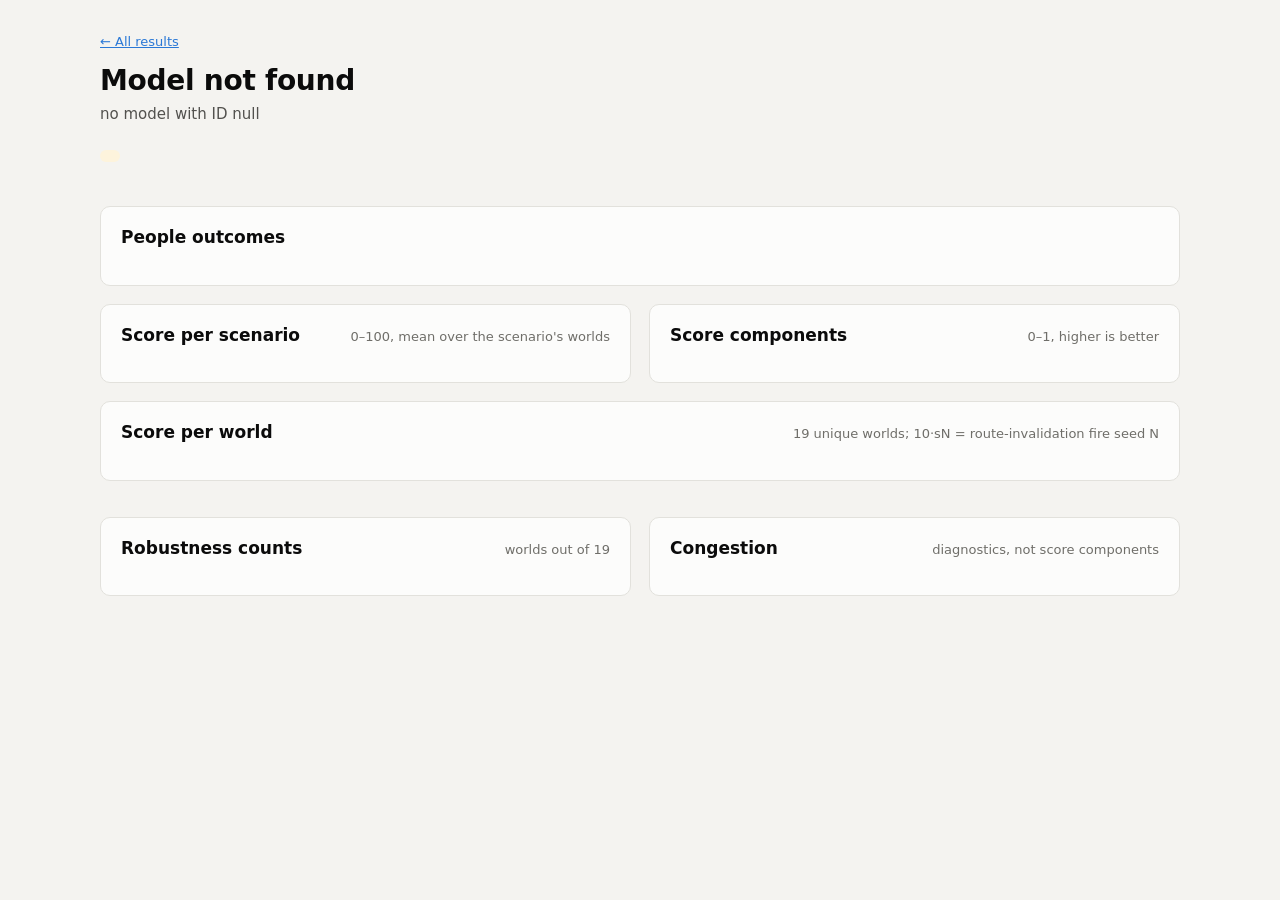
==== docs/site/model.html @ 42f1fe33 "Add a remote-model runner and a public results website Remote-model runner (tools/experiments/remote" ====
<!doctype html>
<html lang="en">
<head>
  <meta charset="utf-8">
  <meta name="viewport" content="width=device-width, initial-scale=1">
  <title>EMBERBench V1 — Model</title>
  <link rel="stylesheet" href="style.css">
</head>
<body>
<main>
  <p class="muted"><a href="index.html">← All results</a></p>
  <h1 id="name">Loading…</h1>
  <p class="sub" id="meta"></p>
  <div class="banner" id="label"></div>

  <div class="tiles" id="tiles"></div>

  <section class="card chart">
    <div class="card-head"><h2>People outcomes</h2><span class="muted" id="people-note"></span></div>
    <div id="people"></div>
    <div class="legend" id="people-legend"></div>
  </section>

  <div class="grid2">
    <section class="card chart">
      <div class="card-head"><h2>Score per scenario</h2><span class="muted">0–100, mean over the scenario's worlds</span></div>
      <div id="scenarios"></div>
    </section>
    <section class="card chart">
      <div class="card-head"><h2>Score components</h2><span class="muted">0–1, higher is better</span></div>
      <div id="components"></div>
    </section>
  </div>

  <div class="stack" style="margin-top:18px">
    <section class="card chart">
      <div class="card-head"><h2>Score per world</h2><span class="muted">19 unique worlds; 10·sN = route-invalidation fire seed N</span></div>
      <div id="episodes"></div>
    </section>
  </div>

  <div class="grid2">
    <section class="card chart">
      <div class="card-head"><h2>Robustness counts</h2><span class="muted">worlds out of 19</span></div>
      <div id="robustness"></div>
    </section>
    <section class="card chart">
      <div class="card-head"><h2>Congestion</h2><span class="muted">diagnostics, not score components</span></div>
      <div class="tiles" id="congestion" style="margin-bottom:0"></div>
    </section>
  </div>

  <section class="card" id="api-card" style="margin-top:18px" hidden>
    <div class="card-head"><h2>API use</h2><span class="muted">as reported by the provider</span></div>
    <div class="tiles" id="api" style="margin-bottom:0"></div>
  </section>

  <footer class="muted" id="footer"></footer>
</main>
<script type="module" src="model.js"></script>
</body>
</html>
---- docs/site/style.css ----
:root {
  color-scheme: light;
  --surface-0: #f4f3f0;
  --surface-1: #fcfcfb;
  --border: #e2e1dc;
  --grid: #ebeae6;
  --text-primary: #0b0b0b;
  --text-secondary: #52514e;
  --text-muted: #6f6e69;
  --series-1: #2a78d6;
  --series-2: #eb6834;
  --series-3: #1baf7a;
  --track: #ebeae6;
  --accent-soft: #e6effb;
  --warn-bg: #fdf3dc;
  --warn-text: #6b4a00;
}

@media (prefers-color-scheme: dark) {
  :root {
    color-scheme: dark;
    --surface-0: #121211;
    --surface-1: #1a1a19;
    --border: #2e2e2c;
    --grid: #2a2a28;
    --text-primary: #f0efec;
    --text-secondary: #c3c2b7;
    --text-muted: #9a998f;
    --series-1: #3987e5;
    --series-2: #d95926;
    --series-3: #199e70;
    --track: #2a2a28;
    --accent-soft: #1c2a3d;
    --warn-bg: #2f2612;
    --warn-text: #f3d48a;
  }
}

* { box-sizing: border-box; }

body {
  margin: 0;
  background: var(--surface-0);
  color: var(--text-primary);
  font: 15px/1.5 system-ui, -apple-system, "Segoe UI", Roboto, sans-serif;
}

main { max-width: 1120px; margin: 0 auto; padding: 32px 20px 64px; }

h1 { font-size: 28px; line-height: 1.2; margin: 0 0 6px; letter-spacing: -0.01em; }
h2 { font-size: 17px; margin: 0 0 4px; }
p { margin: 0 0 12px; }
a { color: var(--series-1); }
code { font: 13px ui-monospace, "Cascadia Code", Consolas, monospace; }

.sub { color: var(--text-secondary); max-width: 760px; }
.muted { color: var(--text-muted); font-size: 13px; }

.banner {
  display: inline-block;
  margin: 12px 0 20px;
  padding: 6px 10px;
  border-radius: 6px;
  background: var(--warn-bg);
  color: var(--warn-text);
  font-size: 12px;
  font-weight: 600;
  letter-spacing: 0.02em;
}

.card {
  background: var(--surface-1);
  border: 1px solid var(--border);
  border-radius: 10px;
  padding: 18px 20px;
  margin-bottom: 18px;
}

.card-head { display: flex; justify-content: space-between; align-items: baseline; gap: 12px; flex-wrap: wrap; margin-bottom: 12px; }

/* filters */
.filters { display: flex; gap: 8px; margin-bottom: 14px; flex-wrap: wrap; }
.chip {
  border: 1px solid var(--border);
  background: var(--surface-1);
  color: var(--text-secondary);
  border-radius: 999px;
  padding: 5px 12px;
  font: inherit;
  font-size: 13px;
  cursor: pointer;
}
.chip[aria-pressed="true"] { background: var(--accent-soft); color: var(--text-primary); border-color: var(--series-1); }

/* leaderboard */
table { width: 100%; border-collapse: collapse; }
th, td { text-align: left; padding: 9px 10px; border-bottom: 1px solid var(--grid); vertical-align: middle; }
th { white-space: nowrap; font-size: 12px; font-weight: 600; color: var(--text-muted); text-transform: uppercase; letter-spacing: 0.04em; }
td.num, th.num { text-align: right; font-variant-numeric: tabular-nums; white-space: nowrap; }
tbody tr.row { cursor: pointer; }
tbody tr.row:hover, tbody tr.row:focus-within { background: var(--accent-soft); }
.rank { color: var(--text-muted); width: 36px; }
.model-link { color: var(--text-primary); font-weight: 600; text-decoration: none; white-space: nowrap; }
.model-link:hover { text-decoration: underline; }
.kind { font-size: 12px; color: var(--text-secondary); white-space: nowrap; }
.kind::before { content: ""; display: inline-block; width: 7px; height: 7px; border-radius: 2px; margin-right: 6px; border: 1.5px solid var(--text-muted); vertical-align: 1px; }
.kind.decision::before { background: var(--text-secondary); border-color: var(--text-secondary); }
.score-cell { width: 30%; min-width: 180px; }
.score-wrap { display: flex; align-items: center; gap: 10px; }
.score-wrap svg { flex: 1; height: 18px; }
.score-val { font-weight: 600; font-variant-numeric: tabular-nums; width: 48px; text-align: right; }

/* model page */
.tiles { display: grid; grid-template-columns: repeat(auto-fill, minmax(160px, 1fr)); gap: 12px; margin-bottom: 18px; }
.tile { background: var(--surface-1); border: 1px solid var(--border); border-radius: 10px; padding: 14px 16px; }
.tile .label { font-size: 12px; color: var(--text-muted); text-transform: uppercase; letter-spacing: 0.04em; }
.tile .value { font-size: 26px; font-weight: 650; font-variant-numeric: tabular-nums; line-height: 1.25; }
.tile .note { font-size: 12px; color: var(--text-secondary); }
.tile.hero .value { font-size: 34px; }

.grid2 { display: grid; grid-template-columns: 1fr 1fr; gap: 18px; }
.grid2 .card { margin-bottom: 0; }
@media (max-width: 860px) { .grid2 { grid-template-columns: 1fr; } }
.stack { display: grid; gap: 18px; margin-bottom: 18px; }

.chart svg { display: block; width: 100%; height: auto; overflow: visible; }
.chart text { fill: var(--text-secondary); font-size: 12px; font-family: inherit; }
.chart text.value { fill: var(--text-primary); font-variant-numeric: tabular-nums; }
.chart .gridline { stroke: var(--grid); stroke-width: 1; }
.track { fill: var(--track); }
.bar { fill: var(--series-1); }
.chart .hit { fill: transparent; }
.chart .hit:hover + .bar, .chart g.mark:hover .bar { opacity: 0.8; }

.legend { display: flex; gap: 16px; flex-wrap: wrap; margin-top: 10px; font-size: 13px; color: var(--text-secondary); }
.legend span::before { content: ""; display: inline-block; width: 10px; height: 10px; border-radius: 3px; margin-right: 6px; vertical-align: -1px; background: var(--c); }

details { margin-top: 10px; }
summary { cursor: pointer; font-size: 13px; color: var(--text-muted); }
details table { margin-top: 8px; font-size: 13px; }
details td, details th { padding: 5px 8px; }

#tip {
  position: fixed;
  pointer-events: none;
  z-index: 10;
  background: var(--text-primary);
  color: var(--surface-1);
  font-size: 12px;
  line-height: 1.4;
  padding: 6px 9px;
  border-radius: 6px;
  max-width: 280px;
  opacity: 0;
  transition: opacity 80ms;
}
#tip.on { opacity: 1; }

footer { margin-top: 28px; }

.table-wrap { overflow-x: auto; }
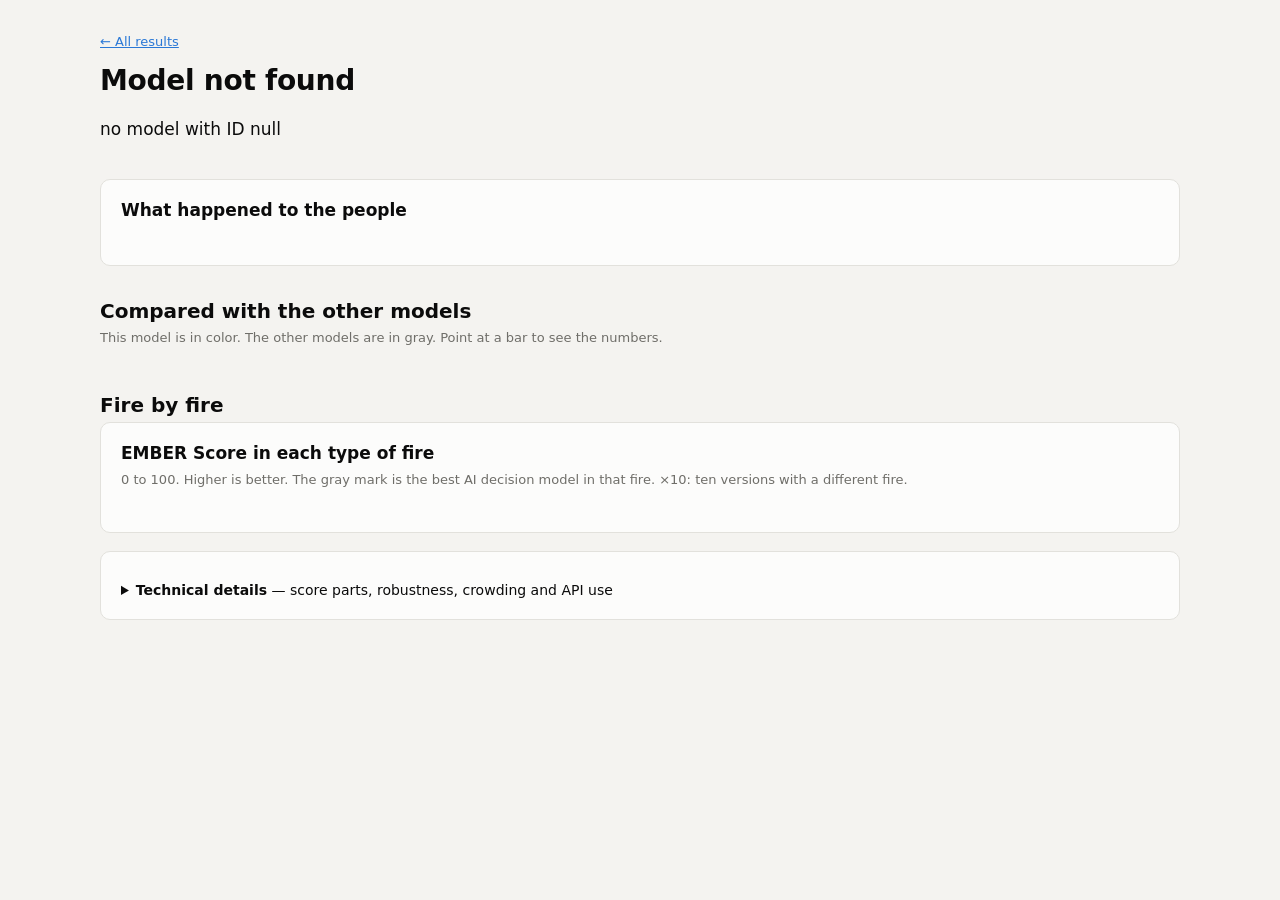
==== commit b43a09ef: "Make the results site plain-language, with cost, time and comparisons - Front page: the overall rank" ====
--- a/docs/site/model.html
+++ b/docs/site/model.html
@@ -10,49 +10,32 @@
 <main>
   <p class="muted"><a href="index.html">← All results</a></p>
   <h1 id="name">Loading…</h1>
-  <p class="sub" id="meta"></p>
-  <div class="banner" id="label"></div>
+  <div class="badges" id="badges"></div>
+  <p class="verdict" id="verdict"></p>
 
-  <div class="tiles" id="tiles"></div>
+  <div class="tiles hero-tiles" id="tiles"></div>
 
   <section class="card chart">
-    <div class="card-head"><h2>People outcomes</h2><span class="muted" id="people-note"></span></div>
+    <div class="card-head"><div><h2>What happened to the people</h2><p class="muted" id="people-note"></p></div></div>
     <div id="people"></div>
     <div class="legend" id="people-legend"></div>
   </section>
 
-  <div class="grid2">
-    <section class="card chart">
-      <div class="card-head"><h2>Score per scenario</h2><span class="muted">0–100, mean over the scenario's worlds</span></div>
-      <div id="scenarios"></div>
-    </section>
-    <section class="card chart">
-      <div class="card-head"><h2>Score components</h2><span class="muted">0–1, higher is better</span></div>
-      <div id="components"></div>
-    </section>
-  </div>
+  <h2 class="section">Compared with the other models</h2>
+  <p class="muted section-sub">This model is in color. The other models are in gray. Point at a bar to see the numbers.</p>
+  <div class="grid2" id="compare"></div>
 
-  <div class="stack" style="margin-top:18px">
-    <section class="card chart">
-      <div class="card-head"><h2>Score per world</h2><span class="muted">19 unique worlds; 10·sN = route-invalidation fire seed N</span></div>
-      <div id="episodes"></div>
-    </section>
-  </div>
+  <h2 class="section">Fire by fire</h2>
+  <section class="card">
+    <div class="card-head"><div><h2>EMBER Score in each type of fire</h2><p class="muted">0 to 100. Higher is better. The gray mark is the best AI decision model in that fire. ×10: ten versions with a different fire.</p></div></div>
+    <div id="scenarios"></div>
+  </section>
 
-  <div class="grid2">
-    <section class="card chart">
-      <div class="card-head"><h2>Robustness counts</h2><span class="muted">worlds out of 19</span></div>
-      <div id="robustness"></div>
-    </section>
-    <section class="card chart">
-      <div class="card-head"><h2>Congestion</h2><span class="muted">diagnostics, not score components</span></div>
-      <div class="tiles" id="congestion" style="margin-bottom:0"></div>
-    </section>
-  </div>
-
-  <section class="card" id="api-card" style="margin-top:18px" hidden>
-    <div class="card-head"><h2>API use</h2><span class="muted">as reported by the provider</span></div>
-    <div class="tiles" id="api" style="margin-bottom:0"></div>
+  <section class="card">
+    <details class="tech">
+      <summary><b>Technical details</b> — score parts, robustness, crowding and API use</summary>
+      <div id="technical"></div>
+    </details>
   </section>
 
   <footer class="muted" id="footer"></footer>
--- a/docs/site/style.css
+++ b/docs/site/style.css
@@ -11,6 +11,8 @@
   --series-2: #eb6834;
   --series-3: #1baf7a;
   --track: #ebeae6;
+  --ref-bar: #9e9d96;
+  --dim-bar: #cfcec8;
   --accent-soft: #e6effb;
   --warn-bg: #fdf3dc;
   --warn-text: #6b4a00;
@@ -30,6 +32,8 @@
     --series-2: #d95926;
     --series-3: #199e70;
     --track: #2a2a28;
+    --ref-bar: #75746d;
+    --dim-bar: #464642;
     --accent-soft: #1c2a3d;
     --warn-bg: #2f2612;
     --warn-text: #f3d48a;
@@ -92,23 +96,49 @@
 }
 .chip[aria-pressed="true"] { background: var(--accent-soft); color: var(--text-primary); border-color: var(--series-1); }
 
-/* leaderboard */
+/* tables (table views and technical details) */
 table { width: 100%; border-collapse: collapse; }
-th, td { text-align: left; padding: 9px 10px; border-bottom: 1px solid var(--grid); vertical-align: middle; }
+th, td { text-align: left; padding: 7px 10px; border-bottom: 1px solid var(--grid); vertical-align: middle; }
 th { white-space: nowrap; font-size: 12px; font-weight: 600; color: var(--text-muted); text-transform: uppercase; letter-spacing: 0.04em; }
-td.num, th.num { text-align: right; font-variant-numeric: tabular-nums; white-space: nowrap; }
-tbody tr.row { cursor: pointer; }
-tbody tr.row:hover, tbody tr.row:focus-within { background: var(--accent-soft); }
-.rank { color: var(--text-muted); width: 36px; }
-.model-link { color: var(--text-primary); font-weight: 600; text-decoration: none; white-space: nowrap; }
-.model-link:hover { text-decoration: underline; }
-.kind { font-size: 12px; color: var(--text-secondary); white-space: nowrap; }
-.kind::before { content: ""; display: inline-block; width: 7px; height: 7px; border-radius: 2px; margin-right: 6px; border: 1.5px solid var(--text-muted); vertical-align: 1px; }
-.kind.decision::before { background: var(--text-secondary); border-color: var(--text-secondary); }
-.score-cell { width: 30%; min-width: 180px; }
-.score-wrap { display: flex; align-items: center; gap: 10px; }
-.score-wrap svg { flex: 1; height: 18px; }
-.score-val { font-weight: 600; font-variant-numeric: tabular-nums; width: 48px; text-align: right; }
+td.num, th.num { text-align: right; font-variant-numeric: tabular-nums; }
+
+/* ranking chart (front page) */
+.rank-head, .rrow { display: grid; grid-template-columns: 34px minmax(180px, 1.1fr) minmax(200px, 2fr) 120px 82px; gap: 12px; align-items: center; }
+.rank-head { padding: 0 10px 6px; font-size: 12px; font-weight: 600; color: var(--text-muted); text-transform: uppercase; letter-spacing: 0.04em; border-bottom: 1px solid var(--grid); }
+.rank-head .num, .rrow .num { text-align: right; font-variant-numeric: tabular-nums; white-space: nowrap; }
+.rrow { padding: 8px 10px; border-bottom: 1px solid var(--grid); color: var(--text-primary); text-decoration: none; border-radius: 6px; }
+.rrow:hover, .rrow:focus-visible { background: var(--accent-soft); outline: none; }
+.rnum { color: var(--text-muted); font-variant-numeric: tabular-nums; }
+.rname { font-weight: 600; line-height: 1.25; }
+.rkind { display: block; font-size: 12px; font-weight: 400; color: var(--text-muted); }
+.rscore { display: grid; grid-template-columns: 1fr 52px; gap: 10px; align-items: center; }
+.rscore b { text-align: right; font-variant-numeric: tabular-nums; }
+.rrow.ref .bbar { background: var(--ref-bar); }
+.foot-note { margin: 12px 0 0; }
+@media (max-width: 760px) {
+  .rank-head { display: none; }
+  .rrow { grid-template-columns: 28px 1fr auto; }
+  .rscore { grid-column: 2 / 4; }
+  .rrow > .num { grid-column: 2; text-align: left; }
+  .rrow > .num:last-child { grid-column: 3; text-align: right; }
+}
+
+/* bar charts */
+.bchart { display: grid; gap: 4px; }
+.brow { display: grid; grid-template-columns: minmax(120px, 210px) 1fr 84px; gap: 10px; align-items: center; padding: 3px 6px; border-radius: 6px; font-size: 13px; }
+.brow:hover, .brow:focus-visible { background: var(--accent-soft); outline: none; }
+.brow.click { cursor: pointer; }
+.blabel { color: var(--text-secondary); overflow: hidden; text-overflow: ellipsis; white-space: nowrap; }
+.bnote { color: var(--text-muted); font-size: 12px; }
+.bval { text-align: right; font-variant-numeric: tabular-nums; color: var(--text-primary); white-space: nowrap; }
+.btrack { position: relative; display: block; height: 14px; background: var(--track); border-radius: 0 4px 4px 0; }
+.bbar { display: block; height: 100%; background: var(--series-1); border-radius: 0 4px 4px 0; }
+.bbar.est { background: repeating-linear-gradient(135deg, var(--series-1) 0 5px, color-mix(in srgb, var(--series-1) 55%, var(--surface-1)) 5px 8px); }
+.brow.dim .bbar { background: var(--dim-bar); }
+.brow.dim .bbar.est { background: repeating-linear-gradient(135deg, var(--dim-bar) 0 5px, var(--track) 5px 8px); }
+.brow.hl .blabel, .brow.hl .bval { color: var(--text-primary); font-weight: 650; }
+.brow.hl { background: var(--accent-soft); }
+.bmark { position: absolute; top: -3px; bottom: -3px; width: 2px; margin-left: -1px; background: var(--text-secondary); border-radius: 1px; }
 
 /* model page */
 .tiles { display: grid; grid-template-columns: repeat(auto-fill, minmax(160px, 1fr)); gap: 12px; margin-bottom: 18px; }
@@ -123,14 +153,21 @@
 @media (max-width: 860px) { .grid2 { grid-template-columns: 1fr; } }
 .stack { display: grid; gap: 18px; margin-bottom: 18px; }
 
-.chart svg { display: block; width: 100%; height: auto; overflow: visible; }
-.chart text { fill: var(--text-secondary); font-size: 12px; font-family: inherit; }
-.chart text.value { fill: var(--text-primary); font-variant-numeric: tabular-nums; }
-.chart .gridline { stroke: var(--grid); stroke-width: 1; }
-.track { fill: var(--track); }
-.bar { fill: var(--series-1); }
-.chart .hit { fill: transparent; }
-.chart .hit:hover + .bar, .chart g.mark:hover .bar { opacity: 0.8; }
+.chart svg { display: block; width: 100%; height: 28px; }
+
+/* model page header */
+.badges { display: flex; gap: 8px; flex-wrap: wrap; margin: 4px 0 14px; }
+.badge { font-size: 12px; padding: 3px 9px; border-radius: 999px; border: 1px solid var(--border); background: var(--surface-1); color: var(--text-secondary); }
+.badge.ai { border-color: var(--series-1); color: var(--text-primary); background: var(--accent-soft); }
+.verdict { font-size: 17px; max-width: 820px; margin-bottom: 18px; }
+.tile.key { border-color: var(--series-1); background: var(--accent-soft); }
+.hero-tiles .tile .value { font-size: 24px; }
+.place { font-size: 12px; font-weight: 600; padding: 3px 9px; border-radius: 999px; background: var(--accent-soft); color: var(--text-primary); white-space: nowrap; }
+h2.section { font-size: 20px; margin: 30px 0 2px; }
+.section-sub { margin-bottom: 12px; }
+.grid2 { margin-bottom: 18px; }
+details.tech > summary { font-size: 14px; color: var(--text-primary); }
+details.tech details { margin-top: 14px; }
 
 .legend { display: flex; gap: 16px; flex-wrap: wrap; margin-top: 10px; font-size: 13px; color: var(--text-secondary); }
 .legend span::before { content: ""; display: inline-block; width: 10px; height: 10px; border-radius: 3px; margin-right: 6px; vertical-align: -1px; background: var(--c); }
@@ -159,3 +196,8 @@
 footer { margin-top: 28px; }
 
 .table-wrap { overflow-x: auto; }
+
+/* front page facts */
+#facts { grid-template-columns: repeat(4, minmax(0, 1fr)); }
+#facts .tile:last-child .value { font-size: 20px; line-height: 1.3; padding-top: 4px; }
+@media (max-width: 760px) { #facts { grid-template-columns: repeat(2, minmax(0, 1fr)); } }
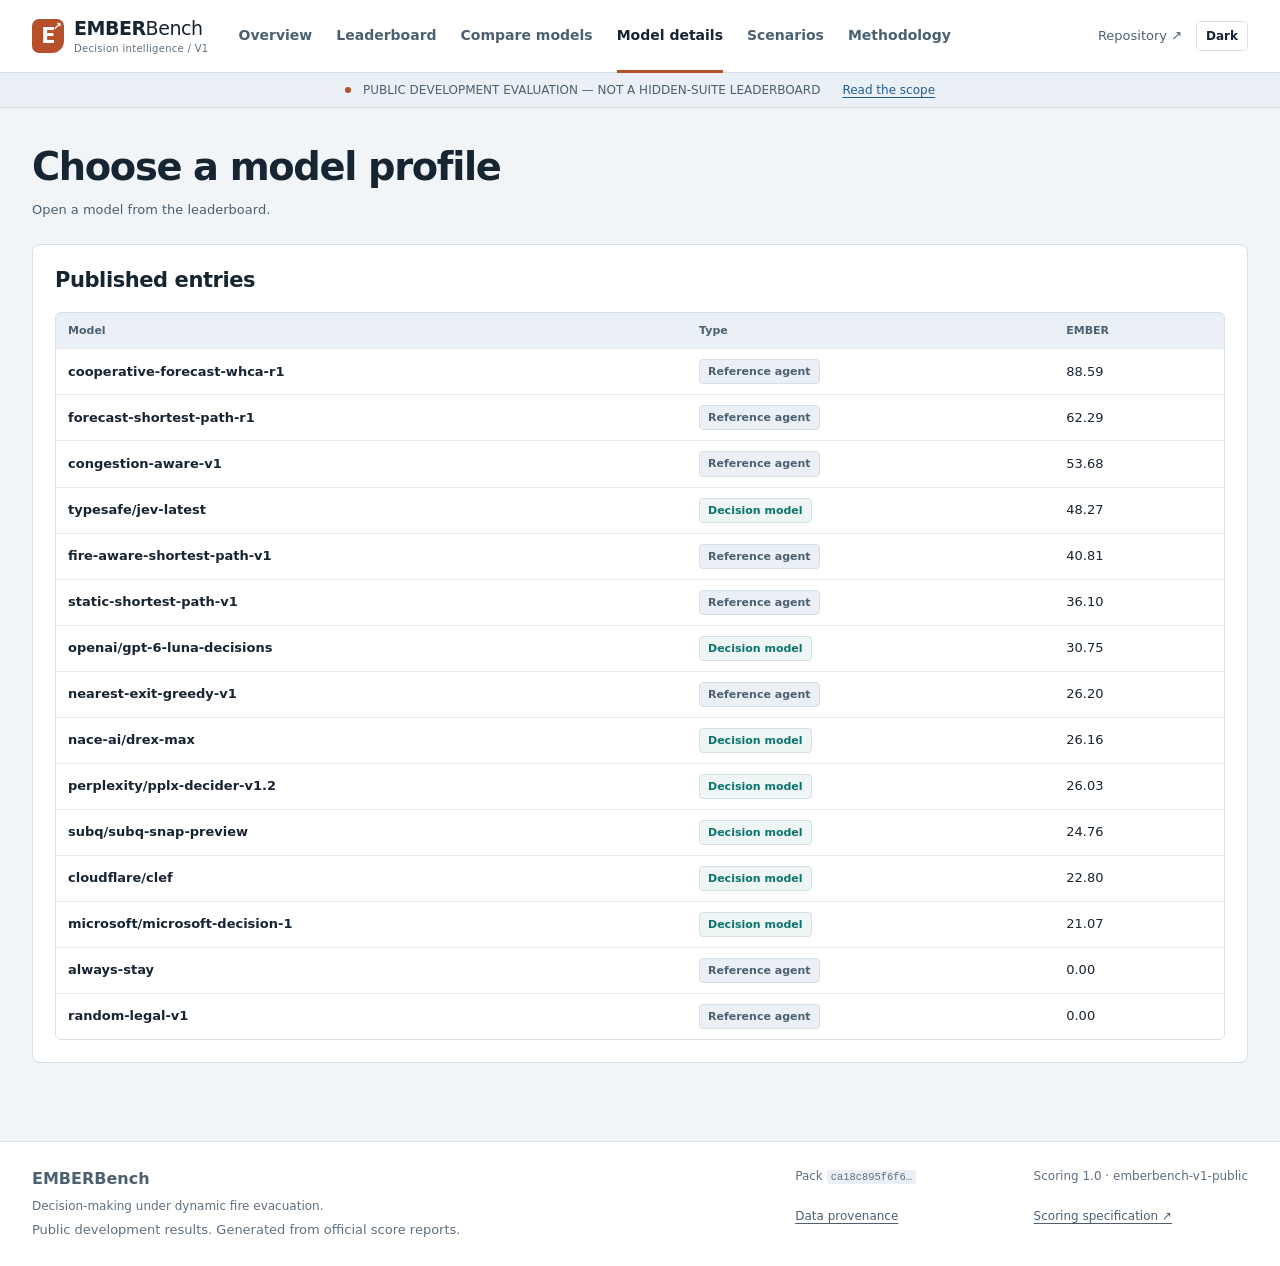
==== commit 366ea435: "feat: build a public benchmark analytics portal" ====
--- a/docs/site/model.html
+++ b/docs/site/model.html
@@ -1,45 +1,26 @@
 <!doctype html>
 <html lang="en">
-<head>
-  <meta charset="utf-8">
-  <meta name="viewport" content="width=device-width, initial-scale=1">
-  <title>EMBERBench V1 — Model</title>
-  <link rel="stylesheet" href="style.css">
-</head>
-<body>
-<main>
-  <p class="muted"><a href="index.html">← All results</a></p>
-  <h1 id="name">Loading…</h1>
-  <div class="badges" id="badges"></div>
-  <p class="verdict" id="verdict"></p>
-
-  <div class="tiles hero-tiles" id="tiles"></div>
-
-  <section class="card chart">
-    <div class="card-head"><div><h2>What happened to the people</h2><p class="muted" id="people-note"></p></div></div>
-    <div id="people"></div>
-    <div class="legend" id="people-legend"></div>
-  </section>
-
-  <h2 class="section">Compared with the other models</h2>
-  <p class="muted section-sub">This model is in color. The other models are in gray. Point at a bar to see the numbers.</p>
-  <div class="grid2" id="compare"></div>
-
-  <h2 class="section">Fire by fire</h2>
-  <section class="card">
-    <div class="card-head"><div><h2>EMBER Score in each type of fire</h2><p class="muted">0 to 100. Higher is better. The gray mark is the best AI decision model in that fire. ×10: ten versions with a different fire.</p></div></div>
-    <div id="scenarios"></div>
-  </section>
-
-  <section class="card">
-    <details class="tech">
-      <summary><b>Technical details</b> — score parts, robustness, crowding and API use</summary>
-      <div id="technical"></div>
-    </details>
-  </section>
-
-  <footer class="muted" id="footer"></footer>
-</main>
-<script type="module" src="model.js"></script>
-</body>
+  <head>
+    <meta charset="utf-8" />
+    <meta name="viewport" content="width=device-width, initial-scale=1" />
+    <meta
+      name="description"
+      content="EMBERBench public development evaluation: decision models and reference agents on frozen fire evacuation worlds."
+    />
+    <title>Model profile | EMBERBench</title>
+    <link rel="stylesheet" href="style.css" />
+  </head>
+  <body data-page="model">
+    <main id="main" tabindex="-1">
+      <p class="empty">Loading official public development results...</p>
+    </main>
+    <noscript
+      >This portal needs JavaScript to display generated results. Read the
+      <a
+        href="https://github.com/Aryabhatta-0/EMBERBench/blob/main/docs/scoring.md"
+        >scoring specification</a
+      >.</noscript
+    >
+    <script type="module" src="model.js"></script>
+  </body>
 </html>
--- a/docs/site/style.css
+++ b/docs/site/style.css
@@ -1,203 +1,2015 @@
+/* EMBERBench research interface: quiet surfaces and explicit data states. */
 :root {
   color-scheme: light;
-  --surface-0: #f4f3f0;
-  --surface-1: #fcfcfb;
-  --border: #e2e1dc;
-  --grid: #ebeae6;
-  --text-primary: #0b0b0b;
-  --text-secondary: #52514e;
-  --text-muted: #6f6e69;
-  --series-1: #2a78d6;
-  --series-2: #eb6834;
-  --series-3: #1baf7a;
-  --track: #ebeae6;
-  --ref-bar: #9e9d96;
-  --dim-bar: #cfcec8;
-  --accent-soft: #e6effb;
-  --warn-bg: #fdf3dc;
-  --warn-text: #6b4a00;
-}
-
-@media (prefers-color-scheme: dark) {
-  :root {
-    color-scheme: dark;
-    --surface-0: #121211;
-    --surface-1: #1a1a19;
-    --border: #2e2e2c;
-    --grid: #2a2a28;
-    --text-primary: #f0efec;
-    --text-secondary: #c3c2b7;
-    --text-muted: #9a998f;
-    --series-1: #3987e5;
-    --series-2: #d95926;
-    --series-3: #199e70;
-    --track: #2a2a28;
-    --ref-bar: #75746d;
-    --dim-bar: #464642;
-    --accent-soft: #1c2a3d;
-    --warn-bg: #2f2612;
-    --warn-text: #f3d48a;
-  }
-}
-
-* { box-sizing: border-box; }
-
+  --surface-0: #f2f5f8;
+  --surface-1: #fff;
+  --surface-2: #eaf0f5;
+  --border: #d5dfe7;
+  --grid: #e6edf2;
+  --text-primary: #172431;
+  --text-secondary: #4c6071;
+  --text-muted: #5e7080;
+  --accent: #b6502b;
+  --accent-soft: #fcf0e9;
+  --series-1: #0b746e;
+  --series-2: #b6502b;
+  --series-3: #415f8c;
+  --track: #e9eff3;
+  --ref-bar: #8798aa;
+  --dim-bar: #c2ced8;
+  --link: #225d93;
+  --focus: #236fa5;
+  --warn-bg: #fff5e7;
+  --warn-text: #76501b;
+  --shadow: 0 6px 24px #213b5310;
+  --header-height: 72px;
+}
+:root[data-theme="dark"] {
+  color-scheme: dark;
+  --surface-0: #111c27;
+  --surface-1: #182633;
+  --surface-2: #213241;
+  --border: #354a5c;
+  --grid: #2b3d4c;
+  --text-primary: #e9f0f6;
+  --text-secondary: #b9c8d5;
+  --text-muted: #a3b5c4;
+  --accent: #f09a74;
+  --accent-soft: #3b2b27;
+  --series-1: #4bc2b5;
+  --series-2: #f09a74;
+  --series-3: #92b5e7;
+  --track: #293c4b;
+  --ref-bar: #96a8bb;
+  --dim-bar: #4a6376;
+  --link: #9acaf1;
+  --focus: #8ac9f4;
+  --warn-bg: #3b3121;
+  --warn-text: #f1cf92;
+  --shadow: 0 6px 24px #00000020;
+}
+* {
+  box-sizing: border-box;
+}
+html {
+  scroll-padding-top: var(--header-offset, 92px);
+}
 body {
   margin: 0;
   background: var(--surface-0);
   color: var(--text-primary);
-  font: 15px/1.5 system-ui, -apple-system, "Segoe UI", Roboto, sans-serif;
-}
-
-main { max-width: 1120px; margin: 0 auto; padding: 32px 20px 64px; }
-
-h1 { font-size: 28px; line-height: 1.2; margin: 0 0 6px; letter-spacing: -0.01em; }
-h2 { font-size: 17px; margin: 0 0 4px; }
-p { margin: 0 0 12px; }
-a { color: var(--series-1); }
-code { font: 13px ui-monospace, "Cascadia Code", Consolas, monospace; }
-
-.sub { color: var(--text-secondary); max-width: 760px; }
-.muted { color: var(--text-muted); font-size: 13px; }
-
-.banner {
-  display: inline-block;
-  margin: 12px 0 20px;
-  padding: 6px 10px;
-  border-radius: 6px;
-  background: var(--warn-bg);
-  color: var(--warn-text);
+  font:
+    15px/1.55 "Segoe UI Variable",
+    "Segoe UI",
+    system-ui,
+    sans-serif;
+  -webkit-font-smoothing: antialiased;
+}
+button,
+input,
+select,
+textarea {
+  font: inherit;
+}
+button,
+a,
+input,
+select,
+summary {
+  -webkit-tap-highlight-color: transparent;
+}
+button,
+select,
+summary {
+  cursor: pointer;
+}
+button {
+  color: inherit;
+}
+button:disabled {
+  opacity: 0.5;
+  cursor: not-allowed;
+}
+a {
+  color: var(--link);
+  text-underline-offset: 3px;
+}
+a:hover {
+  text-decoration-thickness: 2px;
+}
+:focus-visible {
+  outline: 3px solid var(--focus);
+  outline-offset: 3px;
+}
+::selection {
+  background: var(--accent);
+  color: var(--surface-1);
+}
+h1,
+h2,
+h3,
+h4,
+p {
+  margin: 0;
+}
+h1 {
+  font-size: clamp(28px, 3vw, 39px);
+  line-height: 1.16;
+  letter-spacing: -0.035em;
+  font-weight: 700;
+}
+h2 {
+  font-size: 21px;
+  line-height: 1.3;
+  letter-spacing: -0.02em;
+  font-weight: 650;
+}
+h3 {
+  font-size: 16px;
+  line-height: 1.4;
+  font-weight: 650;
+}
+h4 {
+  font-size: 14px;
+}
+p + p {
+  margin-top: 12px;
+}
+small,
+.muted,
+.note {
+  color: var(--text-muted);
+  font-size: 13px;
+}
+.muted {
+  line-height: 1.55;
+}
+.note {
+  margin-top: 12px;
+}
+code {
+  padding: 1px 4px;
+  background: var(--surface-2);
+  border-radius: 3px;
+  font-size: 0.87em;
+  overflow-wrap: anywhere;
+}
+.container,
+main {
+  width: min(100%, 1480px);
+  margin: 0 auto;
+}
+main {
+  padding: 30px 32px 56px;
+  min-height: 65vh;
+}
+.container {
+  padding-inline: 32px;
+}
+main.container {
+  padding-top: 30px;
+  padding-bottom: 56px;
+}
+.skip-link {
+  position: fixed;
+  top: -100px;
+  left: 16px;
+  padding: 10px 16px;
+  background: var(--surface-1);
+  color: var(--text-primary);
+  z-index: 100;
+  border: 2px solid var(--focus);
+  border-radius: 5px;
+}
+.skip-link:focus {
+  top: 12px;
+}
+.site-header {
+  position: sticky;
+  top: 0;
+  z-index: 30;
+  background: var(--surface-1);
+  border-bottom: 1px solid var(--border);
+}
+.site-header > .container,
+.site-header .header-inner {
+  min-height: var(--header-height);
+  display: flex;
+  align-items: center;
+  gap: 32px;
+}
+.brand {
+  display: inline-flex;
+  align-items: center;
+  gap: 10px;
+  text-decoration: none;
+  color: var(--text-primary);
+  flex-shrink: 0;
+  font-size: 19px;
+  font-weight: 750;
+  letter-spacing: -0.025em;
+  line-height: 1.25;
+}
+.brand-mark {
+  width: 32px;
+  height: 34px;
+  display: inline-grid;
+  place-items: center;
+  border-radius: 7px 7px 12px 7px;
+  background: var(--accent);
+  color: #fff;
+  font-size: 21px;
+  font-weight: 800;
+  letter-spacing: -0.05em;
+}
+.brand-sub {
+  display: block;
+  margin-top: 2px;
+  color: var(--text-muted);
+  font-size: 10px;
+  font-weight: 500;
+  letter-spacing: 0.03em;
+}
+.site-nav {
+  display: flex;
+  align-self: stretch;
+  align-items: stretch;
+  gap: 24px;
+}
+.site-header .nav-toggle {
+  display: none;
+}
+.site-nav a {
+  display: inline-flex;
+  align-items: center;
+  position: relative;
+  color: var(--text-secondary);
+  text-decoration: none;
+  font-size: 14px;
+  font-weight: 550;
+  padding: 5px 0;
+}
+.site-nav a.active {
+  color: var(--text-primary);
+  font-weight: 650;
+}
+.site-nav a.active::after {
+  content: "";
+  position: absolute;
+  height: 3px;
+  left: 0;
+  right: 0;
+  bottom: -1px;
+  background: var(--accent);
+}
+.site-nav a:hover {
+  color: var(--accent);
+}
+.header-actions {
+  display: flex;
+  align-items: center;
+  gap: 14px;
+  margin-left: auto;
+  font-size: 13px;
+  white-space: nowrap;
+}
+.header-actions > a {
+  color: var(--text-secondary);
+  text-decoration: none;
+}
+.theme-toggle,
+.nav-toggle {
+  background: transparent;
+  border: 1px solid var(--border);
+  border-radius: 5px;
+  min-height: 34px;
+  min-width: 36px;
+  padding: 4px 8px;
+  color: var(--text-secondary);
+}
+.nav-toggle {
+  display: none;
+}
+.status-banner {
+  border-bottom: 1px solid var(--border);
+  background: var(--surface-2);
+  color: var(--text-secondary);
   font-size: 12px;
-  font-weight: 600;
-  letter-spacing: 0.02em;
-}
-
-.card {
+  padding: 8px 32px;
+  line-height: 1.5;
+}
+.status-banner strong {
+  color: var(--accent);
+  font-weight: 650;
+}
+.status-banner .container {
+  padding: 0;
+}
+.site-footer {
+  border-top: 1px solid var(--border);
+  color: var(--text-muted);
+  background: var(--surface-1);
+  font-size: 12px;
+}
+.site-footer .container {
+  display: flex;
+  justify-content: space-between;
+  gap: 20px;
+  flex-wrap: wrap;
+  padding-block: 22px;
+}
+.site-footer a {
+  color: var(--text-secondary);
+}
+.page-head {
+  display: flex;
+  align-items: flex-start;
+  justify-content: space-between;
+  gap: 24px;
+  margin: 0 0 24px;
+}
+.page-head p {
+  max-width: 78ch;
+  margin-top: 10px;
+  color: var(--text-secondary);
+}
+.eyebrow {
+  margin: 0 0 7px;
+  color: var(--accent);
+  font-size: 12px;
+  font-weight: 650;
+  letter-spacing: 0.025em;
+}
+.panel {
   background: var(--surface-1);
   border: 1px solid var(--border);
-  border-radius: 10px;
-  padding: 18px 20px;
+  border-radius: 8px;
+  padding: 22px;
+  margin-bottom: 22px;
+  min-width: 0;
+}
+.section-head {
+  display: flex;
+  align-items: flex-start;
+  justify-content: space-between;
+  gap: 16px;
+  flex-wrap: wrap;
   margin-bottom: 18px;
 }
-
-.card-head { display: flex; justify-content: space-between; align-items: baseline; gap: 12px; flex-wrap: wrap; margin-bottom: 12px; }
-
-/* filters */
-.filters { display: flex; gap: 8px; margin-bottom: 14px; flex-wrap: wrap; }
-.chip {
+.section-head p {
+  margin-top: 5px;
+  max-width: 85ch;
+}
+.grid2,
+.grid3 {
+  display: grid;
+  grid-template-columns: repeat(2, minmax(0, 1fr));
+  gap: 22px;
+  margin-bottom: 22px;
+}
+.grid3 {
+  grid-template-columns: repeat(3, minmax(0, 1fr));
+}
+.grid2 > .panel,
+.grid3 > .panel {
+  margin-bottom: 0;
+}
+.metrics {
+  display: grid;
+  grid-template-columns: repeat(4, minmax(0, 1fr));
   border: 1px solid var(--border);
   background: var(--surface-1);
+  border-radius: 7px;
+  margin: 0 0 22px;
+}
+.metric {
+  padding: 17px 21px;
+  min-width: 0;
+  border-right: 1px solid var(--border);
+}
+.metric:last-child {
+  border-right: 0;
+}
+.metric > span:first-child,
+.metric > .label {
+  display: block;
+  font-size: 12px;
+  color: var(--text-muted);
+}
+.metric-value {
+  display: block;
+  margin-top: 5px;
+  font-size: 29px;
+  line-height: 1.2;
+  font-weight: 650;
+  letter-spacing: -0.03em;
+  font-variant-numeric: tabular-nums;
+}
+.metric-note {
+  display: block;
+  color: var(--text-muted);
+  font-size: 12px;
+  margin-top: 4px;
+}
+.leaders {
+  display: grid;
+  grid-template-columns: repeat(3, minmax(0, 1fr));
+  gap: 18px;
+  margin-bottom: 22px;
+}
+.leader-card {
+  position: relative;
+  padding: 17px 20px 18px;
+  background: var(--surface-1);
+  border: 1px solid var(--border);
+  border-top: 3px solid var(--series-1);
+  border-radius: 6px;
+  min-width: 0;
+}
+.leader-card h3 {
+  margin: 10px 0 5px;
+}
+.leader-card p {
   color: var(--text-secondary);
-  border-radius: 999px;
-  padding: 5px 12px;
-  font: inherit;
   font-size: 13px;
+}
+.leader-card > a {
+  font-weight: 650;
+}
+.leader-card .metric-value {
+  font-size: 26px;
+}
+.badge {
+  display: inline-flex;
+  align-items: center;
+  gap: 5px;
+  padding: 3px 8px;
+  border: 1px solid var(--border);
+  border-radius: 4px;
+  font-size: 11px;
+  font-weight: 550;
+  color: var(--text-secondary);
+  background: var(--surface-2);
+  white-space: nowrap;
+}
+.badge.ai,
+.badge.decision {
+  color: var(--series-1);
+  background: color-mix(in srgb, var(--series-1) 7%, var(--surface-1));
+}
+.button {
+  display: inline-flex;
+  align-items: center;
+  justify-content: center;
+  gap: 7px;
+  min-height: 38px;
+  border: 1px solid var(--border);
+  border-radius: 5px;
+  background: var(--surface-1);
+  color: var(--text-primary);
+  padding: 7px 12px;
+  font-size: 13px;
+  font-weight: 600;
+  line-height: 1.4;
+  text-decoration: none;
+  white-space: nowrap;
+}
+.button:hover {
+  border-color: var(--text-muted);
+  background: var(--surface-2);
+  text-decoration: none;
+}
+.button.primary {
+  color: #fff;
+  background: #a94725;
+  border-color: #a94725;
+}
+.button.primary:hover {
+  background: #8f3b1f;
+}
+.button.small {
+  min-height: 30px;
+  padding: 4px 9px;
+  font-size: 12px;
+}
+.toolbar {
+  display: flex;
+  align-items: end;
+  gap: 12px;
+  flex-wrap: wrap;
+  margin-bottom: 17px;
+}
+.field {
+  display: flex;
+  flex-direction: column;
+  gap: 5px;
+  color: var(--text-secondary);
+  font-size: 12px;
+  font-weight: 550;
+}
+.field input,
+.field select,
+input[type="search"],
+select {
+  height: 38px;
+  color: var(--text-primary);
+  background: var(--surface-1);
+  border: 1px solid var(--border);
+  border-radius: 5px;
+  padding: 7px 10px;
+  min-width: 140px;
+}
+.field input[type="search"] {
+  min-width: 260px;
+}
+input::placeholder {
+  color: var(--text-muted);
+  opacity: 1;
+}
+input[type="checkbox"] {
+  accent-color: var(--series-1);
+  width: 16px;
+  height: 16px;
+  vertical-align: middle;
   cursor: pointer;
 }
-.chip[aria-pressed="true"] { background: var(--accent-soft); color: var(--text-primary); border-color: var(--series-1); }
-
-/* tables (table views and technical details) */
-table { width: 100%; border-collapse: collapse; }
-th, td { text-align: left; padding: 7px 10px; border-bottom: 1px solid var(--grid); vertical-align: middle; }
-th { white-space: nowrap; font-size: 12px; font-weight: 600; color: var(--text-muted); text-transform: uppercase; letter-spacing: 0.04em; }
-td.num, th.num { text-align: right; font-variant-numeric: tabular-nums; }
-
-/* ranking chart (front page) */
-.rank-head, .rrow { display: grid; grid-template-columns: 34px minmax(180px, 1.1fr) minmax(200px, 2fr) 120px 82px; gap: 12px; align-items: center; }
-.rank-head { padding: 0 10px 6px; font-size: 12px; font-weight: 600; color: var(--text-muted); text-transform: uppercase; letter-spacing: 0.04em; border-bottom: 1px solid var(--grid); }
-.rank-head .num, .rrow .num { text-align: right; font-variant-numeric: tabular-nums; white-space: nowrap; }
-.rrow { padding: 8px 10px; border-bottom: 1px solid var(--grid); color: var(--text-primary); text-decoration: none; border-radius: 6px; }
-.rrow:hover, .rrow:focus-visible { background: var(--accent-soft); outline: none; }
-.rnum { color: var(--text-muted); font-variant-numeric: tabular-nums; }
-.rname { font-weight: 600; line-height: 1.25; }
-.rkind { display: block; font-size: 12px; font-weight: 400; color: var(--text-muted); }
-.rscore { display: grid; grid-template-columns: 1fr 52px; gap: 10px; align-items: center; }
-.rscore b { text-align: right; font-variant-numeric: tabular-nums; }
-.rrow.ref .bbar { background: var(--ref-bar); }
-.foot-note { margin: 12px 0 0; }
-@media (max-width: 760px) {
-  .rank-head { display: none; }
-  .rrow { grid-template-columns: 28px 1fr auto; }
-  .rscore { grid-column: 2 / 4; }
-  .rrow > .num { grid-column: 2; text-align: left; }
-  .rrow > .num:last-child { grid-column: 3; text-align: right; }
-}
-
-/* bar charts */
-.bchart { display: grid; gap: 4px; }
-.brow { display: grid; grid-template-columns: minmax(120px, 210px) 1fr 84px; gap: 10px; align-items: center; padding: 3px 6px; border-radius: 6px; font-size: 13px; }
-.brow:hover, .brow:focus-visible { background: var(--accent-soft); outline: none; }
-.brow.click { cursor: pointer; }
-.blabel { color: var(--text-secondary); overflow: hidden; text-overflow: ellipsis; white-space: nowrap; }
-.bnote { color: var(--text-muted); font-size: 12px; }
-.bval { text-align: right; font-variant-numeric: tabular-nums; color: var(--text-primary); white-space: nowrap; }
-.btrack { position: relative; display: block; height: 14px; background: var(--track); border-radius: 0 4px 4px 0; }
-.bbar { display: block; height: 100%; background: var(--series-1); border-radius: 0 4px 4px 0; }
-.bbar.est { background: repeating-linear-gradient(135deg, var(--series-1) 0 5px, color-mix(in srgb, var(--series-1) 55%, var(--surface-1)) 5px 8px); }
-.brow.dim .bbar { background: var(--dim-bar); }
-.brow.dim .bbar.est { background: repeating-linear-gradient(135deg, var(--dim-bar) 0 5px, var(--track) 5px 8px); }
-.brow.hl .blabel, .brow.hl .bval { color: var(--text-primary); font-weight: 650; }
-.brow.hl { background: var(--accent-soft); }
-.bmark { position: absolute; top: -3px; bottom: -3px; width: 2px; margin-left: -1px; background: var(--text-secondary); border-radius: 1px; }
-
-/* model page */
-.tiles { display: grid; grid-template-columns: repeat(auto-fill, minmax(160px, 1fr)); gap: 12px; margin-bottom: 18px; }
-.tile { background: var(--surface-1); border: 1px solid var(--border); border-radius: 10px; padding: 14px 16px; }
-.tile .label { font-size: 12px; color: var(--text-muted); text-transform: uppercase; letter-spacing: 0.04em; }
-.tile .value { font-size: 26px; font-weight: 650; font-variant-numeric: tabular-nums; line-height: 1.25; }
-.tile .note { font-size: 12px; color: var(--text-secondary); }
-.tile.hero .value { font-size: 34px; }
-
-.grid2 { display: grid; grid-template-columns: 1fr 1fr; gap: 18px; }
-.grid2 .card { margin-bottom: 0; }
-@media (max-width: 860px) { .grid2 { grid-template-columns: 1fr; } }
-.stack { display: grid; gap: 18px; margin-bottom: 18px; }
-
-.chart svg { display: block; width: 100%; height: 28px; }
-
-/* model page header */
-.badges { display: flex; gap: 8px; flex-wrap: wrap; margin: 4px 0 14px; }
-.badge { font-size: 12px; padding: 3px 9px; border-radius: 999px; border: 1px solid var(--border); background: var(--surface-1); color: var(--text-secondary); }
-.badge.ai { border-color: var(--series-1); color: var(--text-primary); background: var(--accent-soft); }
-.verdict { font-size: 17px; max-width: 820px; margin-bottom: 18px; }
-.tile.key { border-color: var(--series-1); background: var(--accent-soft); }
-.hero-tiles .tile .value { font-size: 24px; }
-.place { font-size: 12px; font-weight: 600; padding: 3px 9px; border-radius: 999px; background: var(--accent-soft); color: var(--text-primary); white-space: nowrap; }
-h2.section { font-size: 20px; margin: 30px 0 2px; }
-.section-sub { margin-bottom: 12px; }
-.grid2 { margin-bottom: 18px; }
-details.tech > summary { font-size: 14px; color: var(--text-primary); }
-details.tech details { margin-top: 14px; }
-
-.legend { display: flex; gap: 16px; flex-wrap: wrap; margin-top: 10px; font-size: 13px; color: var(--text-secondary); }
-.legend span::before { content: ""; display: inline-block; width: 10px; height: 10px; border-radius: 3px; margin-right: 6px; vertical-align: -1px; background: var(--c); }
-
-details { margin-top: 10px; }
-summary { cursor: pointer; font-size: 13px; color: var(--text-muted); }
-details table { margin-top: 8px; font-size: 13px; }
-details td, details th { padding: 5px 8px; }
-
+.segmented {
+  display: inline-flex;
+  flex-wrap: wrap;
+  gap: 2px;
+  background: var(--surface-2);
+  border: 1px solid var(--border);
+  border-radius: 5px;
+  padding: 3px;
+}
+.segmented button {
+  padding: 6px 10px;
+  min-height: 30px;
+  border: 0;
+  border-radius: 3px;
+  background: transparent;
+  color: var(--text-secondary);
+  font-size: 12px;
+  font-weight: 550;
+}
+.segmented button[aria-pressed="true"],
+.segmented button[aria-selected="true"],
+.segmented button.active {
+  background: var(--surface-1);
+  color: var(--text-primary);
+  box-shadow: 0 1px 3px #15304615;
+}
+.table-wrap {
+  overflow: auto;
+  overscroll-behavior-inline: contain;
+  scrollbar-color: var(--ref-bar) var(--surface-2);
+  scrollbar-width: thin;
+  border: 1px solid var(--border);
+  border-radius: 6px;
+  max-width: 100%;
+}
+table {
+  width: 100%;
+  border-collapse: separate;
+  border-spacing: 0;
+  font-size: 13px;
+}
+th,
+td {
+  padding: 10px 12px;
+  border-bottom: 1px solid var(--grid);
+  vertical-align: middle;
+  text-align: left;
+}
+th {
+  font-size: 11px;
+  color: var(--text-secondary);
+  font-weight: 650;
+  background: var(--surface-2);
+  line-height: 1.4;
+  white-space: nowrap;
+}
+th button {
+  color: inherit;
+  border: 0;
+  background: none;
+  padding: 0;
+  font-size: inherit;
+  font-weight: inherit;
+  text-align: inherit;
+}
+th button:hover {
+  color: var(--accent);
+}
+th[aria-sort="ascending"],
+th[aria-sort="descending"] {
+  color: var(--series-1);
+}
+tr:last-child td {
+  border-bottom: 0;
+}
+tbody tr:hover td {
+  background: color-mix(in srgb, var(--series-1) 4%, var(--surface-1));
+}
+.leaderboard-table {
+  min-width: 1080px;
+}
+.leaderboard-table thead th {
+  position: sticky;
+  top: 0;
+  z-index: 3;
+}
+.leaderboard-table th:first-child,
+.leaderboard-table td:first-child {
+  position: sticky;
+  left: 0;
+  z-index: 2;
+  background: var(--surface-1);
+  width: 42px;
+}
+.leaderboard-table th:first-child {
+  z-index: 4;
+  background: var(--surface-2);
+}
+.leaderboard-table td:nth-child(2),
+.leaderboard-table th:nth-child(2) {
+  color: var(--text-muted);
+  width: 44px;
+}
+.leaderboard-table tbody tr.selected td {
+  background: color-mix(in srgb, var(--series-1) 8%, var(--surface-1));
+}
+.model-cell {
+  min-width: 220px;
+}
+.model-name {
+  font-weight: 650;
+  color: var(--text-primary);
+  text-decoration: none;
+  line-height: 1.35;
+}
+.model-name:hover {
+  color: var(--link);
+  text-decoration: underline;
+}
+.model-provider {
+  display: block;
+  font-size: 11px;
+  color: var(--text-muted);
+  margin-top: 3px;
+}
+.num {
+  font-variant-numeric: tabular-nums;
+  text-align: right;
+  white-space: nowrap;
+}
+.score-cell {
+  min-width: 135px;
+}
+.score-cell strong {
+  font-size: 15px;
+  font-weight: 650;
+}
+.score-track {
+  display: block;
+  height: 4px;
+  width: 88px;
+  margin: 5px 0 0 auto;
+  background: var(--track);
+}
+.score-fill {
+  display: block;
+  height: 100%;
+  background: var(--series-1);
+}
+.reference .score-fill,
+.ref .score-fill {
+  background: var(--ref-bar);
+}
+.ci-track {
+  display: block;
+  position: relative;
+  height: 20px;
+  min-width: 110px;
+  background: linear-gradient(var(--grid), var(--grid)) center / 100% 1px
+    no-repeat;
+}
+.ci-range {
+  position: absolute;
+  top: 7px;
+  height: 6px;
+  background: color-mix(in srgb, var(--series-1) 35%, var(--surface-1));
+  border-inline: 1px solid var(--series-1);
+}
+.ci-dot {
+  position: absolute;
+  top: 6px;
+  width: 8px;
+  height: 8px;
+  background: var(--series-1);
+  border: 1px solid var(--surface-1);
+  border-radius: 50%;
+  transform: translateX(-50%);
+}
+.selection-bar {
+  display: flex;
+  align-items: center;
+  gap: 10px;
+  flex-wrap: wrap;
+  min-height: 48px;
+  margin: 14px 0 0;
+  padding: 9px 12px;
+  border: 1px solid var(--border);
+  border-radius: 5px;
+  background: var(--surface-2);
+  font-size: 12px;
+}
+.selection-bar .button:first-of-type {
+  margin-left: auto;
+}
+.chart-scroll {
+  width: 100%;
+  overflow-x: auto;
+  overscroll-behavior-inline: contain;
+}
+.bar-chart {
+  display: grid;
+  gap: 3px;
+}
+.bar-row {
+  display: grid;
+  grid-template-columns: minmax(115px, 180px) minmax(60px, 1fr) 75px;
+  gap: 12px;
+  align-items: center;
+  min-height: 31px;
+  padding: 4px 0;
+  font-size: 12px;
+}
+.bar-row[tabindex],
+.bar-row[data-tip] {
+  border-radius: 3px;
+}
+.bar-row:hover,
+.bar-row:focus-visible {
+  background: color-mix(in srgb, var(--series-1) 6%, var(--surface-1));
+}
+.bar-label {
+  min-width: 0;
+  overflow: hidden;
+  text-overflow: ellipsis;
+  white-space: nowrap;
+  color: var(--text-secondary);
+}
+.bar-label a {
+  color: inherit;
+  text-decoration: none;
+}
+.bar-track {
+  position: relative;
+  height: 15px;
+  background: var(--track);
+  border-radius: 0 2px 2px 0;
+}
+.bar-fill {
+  display: block;
+  height: 100%;
+  background: var(--series-1);
+  border-radius: 0 2px 2px 0;
+  min-width: 1px;
+}
+.bar-fill.ref,
+.bar-row.ref .bar-fill,
+.bar-row.reference .bar-fill {
+  background: var(--ref-bar);
+}
+.bar-fill.estimated,
+.bar-fill.est {
+  background: repeating-linear-gradient(
+    135deg,
+    var(--series-1) 0 4px,
+    color-mix(in srgb, var(--series-1) 50%, var(--surface-1)) 4px 7px
+  );
+}
+.bar-value {
+  font-variant-numeric: tabular-nums;
+  white-space: nowrap;
+  text-align: right;
+  font-weight: 600;
+  color: var(--text-primary);
+}
+.chart-svg {
+  display: block;
+  width: 100%;
+  height: auto;
+  overflow: visible;
+}
+.chart-svg text {
+  font:
+    12px "Segoe UI Variable",
+    "Segoe UI",
+    system-ui,
+    sans-serif;
+  fill: var(--text-secondary);
+}
+.chart-axis {
+  stroke: var(--border);
+  stroke-width: 1;
+}
+.chart-grid {
+  stroke: var(--grid);
+  stroke-width: 1;
+}
+.chart-point {
+  cursor: pointer;
+  stroke: var(--surface-1);
+  stroke-width: 1.5;
+}
+.chart-point:hover,
+.chart-point:focus {
+  stroke: var(--text-primary);
+  stroke-width: 2.5;
+}
+.chart-point:focus-visible {
+  outline: none;
+  filter: drop-shadow(0 0 2px var(--focus));
+}
+.chart-legend {
+  display: flex;
+  flex-wrap: wrap;
+  gap: 8px 18px;
+  align-items: center;
+  color: var(--text-secondary);
+  font-size: 12px;
+  margin-top: 14px;
+}
+.chart-legend > span {
+  display: inline-flex;
+  align-items: center;
+  gap: 6px;
+}
+.legend-dot {
+  display: inline-block;
+  width: 9px;
+  height: 9px;
+  background: var(--series-1);
+  border-radius: 50%;
+  flex-shrink: 0;
+}
+.legend-dot.ref {
+  background: var(--ref-bar);
+}
+.heatmap {
+  min-width: 920px;
+}
+.heatmap th:first-child {
+  min-width: 220px;
+  position: sticky;
+  left: 0;
+  z-index: 2;
+}
+.heatmap td:first-child {
+  position: sticky;
+  left: 0;
+  background: var(--surface-1);
+  z-index: 1;
+}
+.heatmap th:not(:first-child) {
+  text-align: center;
+  max-width: 125px;
+  white-space: normal;
+}
+.heatmap td {
+  padding: 6px;
+}
+.heat-cell {
+  text-align: center;
+  font-variant-numeric: tabular-nums;
+  border: 2px solid var(--surface-1);
+  border-radius: 4px;
+  background: color-mix(
+    in srgb,
+    var(--series-1) calc(var(--heat, 0.3) * 55%),
+    var(--surface-1)
+  );
+  color: var(--text-primary);
+  padding: 9px 6px;
+  font-size: 12px;
+}
+.compare-grid {
+  display: grid;
+  grid-template-columns: repeat(auto-fit, minmax(220px, 1fr));
+  gap: 16px;
+  margin-bottom: 22px;
+}
+.compare-card {
+  min-width: 0;
+  border: 1px solid var(--border);
+  border-top: 3px solid var(--c, var(--series-1));
+  border-radius: 6px;
+  padding: 19px;
+  background: var(--surface-1);
+}
+.compare-card h2 {
+  margin-bottom: 5px;
+  font-size: 19px;
+}
+.compare-card .metric-value {
+  font-size: 37px;
+  margin: 14px 0 4px;
+}
+.metric-list {
+  margin: 16px 0 0;
+}
+.metric-row {
+  display: flex;
+  justify-content: space-between;
+  gap: 16px;
+  padding: 8px 0;
+  border-top: 1px solid var(--grid);
+  font-size: 12px;
+}
+.metric-row dt,
+.metric-row > span:first-child {
+  color: var(--text-secondary);
+}
+.metric-row dd {
+  margin: 0;
+  font-weight: 600;
+  font-variant-numeric: tabular-nums;
+}
+.component-group {
+  border-top: 1px solid var(--grid);
+  padding: 16px 0;
+}
+.component-group:first-child {
+  border-top: 0;
+  padding-top: 0;
+}
+.group-bars {
+  display: grid;
+  gap: 5px;
+  margin-top: 10px;
+}
+.world-diff {
+  display: grid;
+  gap: 10px;
+}
+.positive {
+  color: var(--series-1);
+}
+.negative {
+  color: var(--accent);
+}
+.link {
+  color: var(--link);
+}
+.profile-head {
+  display: flex;
+  align-items: flex-start;
+  justify-content: space-between;
+  gap: 28px;
+  margin-bottom: 24px;
+}
+.profile-head h1 {
+  margin: 7px 0 10px;
+}
+.profile-head p {
+  max-width: 80ch;
+  color: var(--text-secondary);
+}
+.score-hero {
+  display: flex;
+  flex-direction: column;
+  justify-content: center;
+  flex-shrink: 0;
+  min-width: 175px;
+  padding: 14px 22px;
+  border-left: 3px solid var(--series-1);
+  background: var(--surface-1);
+}
+.score-hero strong {
+  font-size: 44px;
+  letter-spacing: -0.04em;
+  line-height: 1.15;
+  font-variant-numeric: tabular-nums;
+}
+.score-hero span,
+.score-hero small {
+  font-size: 12px;
+  color: var(--text-muted);
+}
+.prose {
+  max-width: 88ch;
+  color: var(--text-secondary);
+}
+.prose h2 {
+  color: var(--text-primary);
+  margin: 28px 0 10px;
+}
+.prose h3 {
+  color: var(--text-primary);
+  margin: 20px 0 8px;
+}
+.prose p,
+.prose ul,
+.prose ol {
+  margin: 0 0 14px;
+}
+.prose li + li {
+  margin-top: 6px;
+}
+.prose strong {
+  color: var(--text-primary);
+}
+.pipeline {
+  display: grid;
+  grid-template-columns: repeat(4, minmax(0, 1fr));
+  margin: 18px 0;
+  border: 1px solid var(--border);
+  border-radius: 6px;
+  overflow: hidden;
+}
+.pipeline > * {
+  padding: 16px;
+  border-right: 1px solid var(--border);
+  font-size: 13px;
+}
+.pipeline > :last-child {
+  border-right: 0;
+}
+.pipeline strong {
+  display: block;
+  margin-bottom: 6px;
+}
+.empty {
+  padding: 38px 20px;
+  text-align: center;
+  color: var(--text-muted);
+  background: var(--surface-1);
+  border: 1px dashed var(--border);
+  border-radius: 6px;
+}
+.empty h2,
+.empty h3 {
+  color: var(--text-primary);
+  margin-bottom: 8px;
+}
+details {
+  border-top: 1px solid var(--border);
+  padding-top: 11px;
+  margin-top: 15px;
+}
+summary {
+  color: var(--text-secondary);
+  font-size: 13px;
+  font-weight: 600;
+}
+details[open] > summary {
+  margin-bottom: 12px;
+}
 #tip {
   position: fixed;
   pointer-events: none;
-  z-index: 10;
+  z-index: 80;
+  opacity: 0;
+  max-width: min(320px, calc(100vw - 24px));
+  border: 1px solid var(--border);
+  border-radius: 5px;
   background: var(--text-primary);
   color: var(--surface-1);
+  padding: 9px 12px;
   font-size: 12px;
-  line-height: 1.4;
-  padding: 6px 9px;
-  border-radius: 6px;
-  max-width: 280px;
-  opacity: 0;
-  transition: opacity 80ms;
-}
-#tip.on { opacity: 1; }
+  line-height: 1.5;
+  box-shadow: var(--shadow);
+}
+#tip.on {
+  opacity: 1;
+}
+.sr-only {
+  position: absolute;
+  width: 1px;
+  height: 1px;
+  padding: 0;
+  margin: -1px;
+  overflow: hidden;
+  clip: rect(0, 0, 0, 0);
+  white-space: nowrap;
+  border: 0;
+}
+[hidden] {
+  display: none !important;
+}
+.leader-value {
+  display: block;
+  margin: 7px 0 5px;
+  font-size: 28px;
+  line-height: 1.2;
+  font-weight: 650;
+  letter-spacing: -0.03em;
+  font-variant-numeric: tabular-nums;
+}
+.metric-label {
+  color: var(--text-muted);
+  font-size: 12px;
+}
+.leader-card .model-name {
+  display: block;
+  font-size: 13px;
+}
+.pack-strip {
+  display: flex;
+  align-items: baseline;
+  justify-content: space-between;
+  gap: 15px;
+  margin: -6px 0 25px;
+  color: var(--text-muted);
+  font-size: 11px;
+  flex-wrap: wrap;
+}
+.pack-strip b {
+  font-weight: 550;
+  color: var(--text-secondary);
+}
+.heading-muted {
+  color: var(--text-secondary);
+  font-weight: 450;
+}
+.overview-head h1 {
+  font-size: clamp(29px, 3.1vw, 42px);
+}
+tbody th[scope="row"] {
+  background: var(--surface-1);
+  color: var(--text-primary);
+  font-size: 13px;
+  font-weight: 550;
+  white-space: normal;
+}
+tbody tr:hover th[scope="row"] {
+  background: color-mix(in srgb, var(--series-1) 4%, var(--surface-1));
+}
+.leaderboard-table tr.selected th[scope="row"] {
+  background: color-mix(in srgb, var(--series-1) 8%, var(--surface-1));
+}
+.leaderboard-table .score-cell {
+  position: relative;
+}
+.leaderboard-table .score-track {
+  margin: 0 0 5px auto;
+}
+.ci-cell {
+  min-width: 120px;
+  font-size: 11px;
+}
+.leaderboard-panel .selection-bar {
+  margin: 0 0 15px;
+}
+.leaderboard-panel .section-head .note {
+  margin-top: 0;
+}
+.breadcrumb {
+  font-size: 12px;
+  text-decoration: none;
+}
+.profile-head > div:first-child {
+  min-width: 0;
+}
+.profile-head h1 {
+  overflow-wrap: anywhere;
+}
+.profile-head .toolbar {
+  margin: 17px 0 0;
+}
+.profile-nav {
+  display: flex;
+  flex-wrap: wrap;
+  gap: 6px 22px;
+  border-bottom: 1px solid var(--border);
+  margin: 4px 0 24px;
+  padding: 0 0 12px;
+}
+.profile-nav a {
+  font-size: 13px;
+  color: var(--text-secondary);
+  text-decoration: none;
+}
+.profile-nav a:hover {
+  color: var(--accent);
+}
+.compare-picker {
+  display: grid;
+  grid-template-columns: repeat(4, minmax(0, 1fr));
+  align-items: start;
+}
+.compare-picker .field,
+.compare-picker select {
+  min-width: 0;
+  width: 100%;
+}
+.series-card-1 {
+  border-top-color: var(--series-2);
+}
+.series-card-2 {
+  border-top-color: var(--series-3);
+}
+.series-card-3 {
+  border-top-color: var(--ref-bar);
+}
+.metrics:has(> .metric:nth-child(6):last-child) {
+  grid-template-columns: repeat(3, minmax(0, 1fr));
+}
+.metrics:has(> .metric:nth-child(6):last-child) > .metric:nth-child(3n) {
+  border-right: 0;
+}
+.metrics:has(> .metric:nth-child(6):last-child) > .metric:nth-child(-n + 3) {
+  border-bottom: 1px solid var(--border);
+}
+.metrics:has(> .metric:nth-child(2):last-child) {
+  grid-template-columns: repeat(2, minmax(0, 1fr));
+}
+.panel.prose {
+  max-width: none;
+}
+.prose p {
+  max-width: 88ch;
+}
+.prose > h2:first-child {
+  margin-top: 0;
+}
+@media (max-width: 800px) {
+  .metrics:has(> .metric:nth-child(6):last-child) {
+    grid-template-columns: repeat(2, minmax(0, 1fr));
+  }
+  .metrics:has(> .metric:nth-child(6):last-child) > .metric:nth-child(3n) {
+    border-right: 1px solid var(--border);
+  }
+  .metrics:has(> .metric:nth-child(6):last-child) > .metric:nth-child(2n) {
+    border-right: 0;
+  }
+  .metrics:has(> .metric:nth-child(6):last-child) > .metric:nth-child(-n + 4) {
+    border-bottom: 1px solid var(--border);
+  }
+  .compare-picker {
+    grid-template-columns: repeat(2, minmax(0, 1fr));
+  }
+}
+@media (max-width: 560px) {
+  .compare-picker {
+    grid-template-columns: 1fr;
+  }
+  .profile-nav {
+    overflow-x: auto;
+    flex-wrap: nowrap;
+    gap: 18px;
+    padding: 8px 0 12px;
+  }
+  .profile-nav a {
+    white-space: nowrap;
+  }
+  .profile-head .toolbar {
+    width: 100%;
+  }
+  .profile-head .toolbar .field {
+    flex-basis: 100%;
+  }
+  .profile-head .toolbar select {
+    max-width: 100%;
+  }
+  .score-hero {
+    flex-wrap: wrap;
+  }
+  .score-hero small {
+    flex-basis: 100%;
+  }
+}
+.leaderboard-table tr:has(.badge.reference) .score-fill,
+.leaderboard-table tr:has(.badge.reference) .ci-dot {
+  background: var(--ref-bar);
+}
+.leaderboard-table tr:has(.badge.reference) .ci-range {
+  border-color: var(--ref-bar);
+  background: color-mix(in srgb, var(--ref-bar) 35%, var(--surface-1));
+}
+.selection-bar > button.button {
+  margin-left: 0;
+}
+/* Shell markup deliberately keeps every route at the same navigation level. */
+.site-header {
+  display: flex;
+  align-items: center;
+  gap: 30px;
+  min-height: 72px;
+  padding: 0 max(32px, calc((100vw - 1416px) / 2));
+}
+.brand-light {
+  font-weight: 450;
+}
+.brand-mark {
+  position: relative;
+}
+.brand-mark > span {
+  position: absolute;
+  right: 3px;
+  top: 1px;
+  font-size: 11px;
+}
+.status-banner {
+  display: flex;
+  justify-content: center;
+  align-items: center;
+  gap: 12px;
+}
+.status-banner > a {
+  margin-left: 10px;
+  white-space: nowrap;
+}
+.status-dot {
+  width: 6px;
+  height: 6px;
+  background: var(--accent);
+  border-radius: 50%;
+  flex-shrink: 0;
+}
+.site-footer.container {
+  width: 100%;
+  display: flex;
+  justify-content: space-between;
+  gap: 30px;
+  padding: 25px max(32px, calc((100vw - 1416px) / 2));
+}
+.site-footer > div:last-child {
+  display: grid;
+  grid-template-columns: 1fr 1fr;
+  gap: 6px 24px;
+}
+.footer-brand {
+  font-size: 16px;
+  font-weight: 700;
+  text-decoration: none;
+}
+.site-footer p {
+  margin-top: 5px;
+}
+.site-nav {
+  min-height: 72px;
+}
+.page-head:has(> h1) {
+  display: block;
+}
+.page-head > .eyebrow {
+  margin-top: 0;
+}
+.page-head > h1 {
+  margin-top: 7px;
+}
+.page-head > .muted {
+  margin-top: 10px;
+}
+.bar-row {
+  text-decoration: none;
+}
+.bar-row.selected {
+  background: var(--surface-2);
+}
+.bar-axis {
+  display: flex;
+  justify-content: space-between;
+  margin: 9px 87px 0 192px;
+  color: var(--text-muted);
+  font-size: 10px;
+}
+.bar-track .ci-range {
+  top: 5px;
+  height: 5px;
+  background: var(--text-primary);
+  opacity: 0.6;
+}
+.legend-dot.reference {
+  background: var(--ref-bar);
+  border-radius: 1px;
+}
+.chart-point.decision {
+  fill: var(--series-1);
+}
+.chart-point.reference {
+  fill: var(--ref-bar);
+}
+.selection-ring {
+  fill: none;
+  stroke: var(--accent);
+  stroke-width: 2;
+}
+.pareto-line {
+  fill: none;
+  stroke: var(--series-1);
+  stroke-width: 1.5;
+  stroke-dasharray: 5 4;
+  opacity: 0.7;
+}
+.chart-svg text.chart-axis {
+  stroke: none;
+}
+.axis-title {
+  font-weight: 600;
+}
+.component-group {
+  display: grid;
+  gap: 22px;
+}
+.component-bar {
+  display: grid;
+  grid-template-columns: minmax(140px, 1fr) minmax(50px, 2fr) 55px;
+  gap: 12px;
+  align-items: center;
+  font-size: 12px;
+}
+.component-bar > b {
+  text-align: right;
+  font-variant-numeric: tabular-nums;
+}
+.series-1 {
+  background: var(--series-2);
+}
+.series-2 {
+  background: var(--series-3);
+}
+.series-3 {
+  background: var(--ref-bar);
+}
+.diff-row {
+  display: grid;
+  grid-template-columns: minmax(170px, 1fr) minmax(80px, 1.5fr) 64px;
+  gap: 12px;
+  align-items: center;
+  font-size: 12px;
+}
+.diff-row small {
+  display: block;
+  font-size: 10px;
+}
+.diff-row > b {
+  text-align: right;
+  font-variant-numeric: tabular-nums;
+}
+.diff-track {
+  position: relative;
+  display: block;
+  height: 16px;
+  background: var(--track);
+}
+.diff-track::after {
+  content: "";
+  position: absolute;
+  left: 50%;
+  top: -2px;
+  bottom: -2px;
+  width: 1px;
+  background: var(--text-muted);
+}
+.diff-track i {
+  position: absolute;
+  height: 100%;
+  background: var(--series-1);
+}
+.diff-track i.negative {
+  background: var(--accent);
+}
+.heat-cell {
+  display: block;
+}
+.pipeline {
+  grid-template-columns: repeat(3, minmax(0, 1fr));
+  padding: 0;
+  list-style-position: inside;
+}
+.pipeline > *:nth-child(3) {
+  border-right: 0;
+}
+.pipeline > *:nth-child(-n + 3) {
+  border-bottom: 1px solid var(--border);
+}
+.pipeline span {
+  display: block;
+  color: var(--text-secondary);
+  margin-top: 5px;
+}
+.provenance {
+  margin: 0;
+}
+.provenance > div {
+  display: grid;
+  grid-template-columns: 155px minmax(0, 1fr);
+  gap: 20px;
+  padding: 10px 0;
+  border-bottom: 1px solid var(--grid);
+  font-size: 12px;
+}
+.provenance dt {
+  color: var(--text-muted);
+}
+.provenance dd {
+  margin: 0;
+  min-width: 0;
+}
+.provenance code {
+  word-break: break-all;
+}
+caption {
+  padding: 10px 12px;
+  text-align: left;
+  font-size: 12px;
+  color: var(--text-muted);
+  font-weight: 600;
+}
+#tip {
+  white-space: pre-line;
+}
+.button[aria-disabled="true"] {
+  opacity: 0.45;
+  cursor: not-allowed;
+}
+@media (min-width: 1100px) {
+  .leaderboard-table {
+    font-size: 12px;
+  }
+  .table-wrap:has(.leaderboard-table) {
+    max-height: 670px;
+  }
+}
+@media (max-width: 1100px) {
+  .site-header > .container,
+  .site-header .header-inner {
+    gap: 22px;
+  }
+  .site-nav {
+    gap: 17px;
+  }
+  .header-actions {
+    gap: 9px;
+  }
+  .header-actions > a {
+    display: none;
+  }
+  .grid3 {
+    grid-template-columns: repeat(2, minmax(0, 1fr));
+  }
+}
+@media (max-width: 800px) {
+  .site-header .nav-toggle {
+    display: inline-grid;
+  }
+  :root {
+    --header-height: 66px;
+  }
+  main,
+  .container {
+    padding-inline: 22px;
+  }
+  main,
+  main.container {
+    padding-top: 24px;
+  }
+  .site-header > .container,
+  .site-header .header-inner {
+    flex-wrap: wrap;
+    gap: 12px;
+    padding-block: 12px;
+  }
+  .header-actions {
+    margin-left: auto;
+  }
+  .nav-toggle {
+    display: inline-grid;
+    place-items: center;
+  }
+  .site-nav {
+    display: none;
+    order: 5;
+    flex-basis: 100%;
+    gap: 0;
+    padding-top: 6px;
+    border-top: 1px solid var(--border);
+  }
+  .site-nav.open,
+  .site-nav.is-open,
+  .site-nav[data-open="true"],
+  .site-header:has(.nav-toggle[aria-expanded="true"]) .site-nav {
+    display: flex;
+  }
+  .site-nav a {
+    padding: 10px 13px;
+    font-size: 13px;
+  }
+  .site-nav a:first-child {
+    padding-left: 0;
+  }
+  .site-nav a.active::after {
+    left: 12px;
+    right: 12px;
+  }
+  .site-nav a:first-child.active::after {
+    left: 0;
+  }
+  .status-banner {
+    padding-inline: 22px;
+  }
+  .metrics {
+    grid-template-columns: repeat(2, minmax(0, 1fr));
+  }
+  .metric:nth-child(2) {
+    border-right: 0;
+  }
+  .metric:nth-child(-n + 2) {
+    border-bottom: 1px solid var(--border);
+  }
+  .leaders {
+    gap: 12px;
+  }
+  .leader-card {
+    padding: 14px;
+  }
+  .grid2 {
+    grid-template-columns: 1fr;
+  }
+  .panel {
+    padding: 19px;
+  }
+  .page-head {
+    gap: 18px;
+  }
+  .page-head > .button {
+    margin-top: 5px;
+  }
+  .profile-head {
+    gap: 20px;
+  }
+  .score-hero {
+    min-width: 145px;
+    padding: 12px 17px;
+  }
+  .pipeline {
+    grid-template-columns: repeat(2, minmax(0, 1fr));
+  }
+  .pipeline > :nth-child(2) {
+    border-right: 0;
+  }
+  .pipeline > :nth-child(-n + 2) {
+    border-bottom: 1px solid var(--border);
+  }
+}
+@media (max-width: 560px) {
+  body {
+    font-size: 14px;
+  }
+  main,
+  .container {
+    padding-inline: 16px;
+  }
+  main,
+  main.container {
+    padding-top: 22px;
+    padding-bottom: 38px;
+  }
+  .site-header > .container,
+  .site-header .header-inner {
+    min-height: 62px;
+  }
+  .brand {
+    font-size: 17px;
+    gap: 8px;
+  }
+  .brand-mark {
+    width: 27px;
+    height: 30px;
+    font-size: 19px;
+  }
+  .brand-sub {
+    font-size: 9px;
+  }
+  .header-actions {
+    gap: 8px;
+  }
+  .nav-toggle,
+  .theme-toggle {
+    min-width: 35px;
+    min-height: 35px;
+  }
+  .site-nav {
+    flex-wrap: wrap;
+  }
+  .site-nav a {
+    min-height: 40px;
+  }
+  .status-banner {
+    padding: 9px 16px;
+    font-size: 11px;
+  }
+  .page-head,
+  .profile-head {
+    flex-direction: column;
+    gap: 14px;
+  }
+  h1 {
+    font-size: 29px;
+  }
+  h2 {
+    font-size: 19px;
+  }
+  .page-head p {
+    font-size: 13px;
+  }
+  .panel {
+    padding: 16px;
+    border-radius: 6px;
+    margin-bottom: 17px;
+  }
+  .section-head {
+    margin-bottom: 15px;
+    gap: 10px;
+  }
+  .metric {
+    padding: 14px 16px;
+  }
+  .metric-value {
+    font-size: 26px;
+  }
+  .metric-note {
+    font-size: 11px;
+  }
+  .metrics {
+    margin-bottom: 17px;
+  }
+  .leaders,
+  .grid3 {
+    grid-template-columns: 1fr;
+    gap: 12px;
+    margin-bottom: 17px;
+  }
+  .leader-card {
+    padding: 13px 16px;
+  }
+  .leader-card h3 {
+    margin-top: 6px;
+  }
+  .grid2 {
+    gap: 17px;
+    margin-bottom: 17px;
+  }
+  .toolbar {
+    align-items: stretch;
+    gap: 10px;
+  }
+  .field {
+    flex: 1 1 135px;
+    min-width: 0;
+  }
+  .field input,
+  .field select {
+    width: 100%;
+    min-width: 0;
+  }
+  .field:has(input[type="search"]) {
+    flex-basis: 100%;
+  }
+  .field input[type="search"] {
+    min-width: 0;
+  }
+  .segmented {
+    max-width: 100%;
+  }
+  .segmented button {
+    padding-inline: 8px;
+  }
+  .selection-bar {
+    align-items: flex-start;
+    gap: 8px;
+  }
+  .selection-bar .button:first-of-type {
+    margin-left: 0;
+  }
+  .bar-row {
+    grid-template-columns: minmax(85px, 110px) minmax(30px, 1fr) 65px;
+    gap: 8px;
+    font-size: 11px;
+  }
+  .bar-track {
+    height: 13px;
+  }
+  .chart-svg {
+    min-width: 560px;
+  }
+  .chart-legend {
+    font-size: 11px;
+    gap: 7px 12px;
+  }
+  .heatmap {
+    min-width: 850px;
+  }
+  .compare-grid {
+    grid-template-columns: 1fr;
+  }
+  .score-hero {
+    align-self: stretch;
+    flex-direction: row;
+    align-items: center;
+    justify-content: flex-start;
+    gap: 14px;
+    padding: 13px 17px;
+  }
+  .score-hero strong {
+    font-size: 37px;
+  }
+  .pipeline {
+    grid-template-columns: 1fr;
+  }
+  .pipeline > * {
+    border-right: 0;
+    border-bottom: 1px solid var(--border);
+  }
+  .pipeline > :last-child {
+    border-bottom: 0;
+  }
+  .site-footer .container {
+    padding-block: 18px;
+    gap: 10px;
+  }
+  .prose {
+    font-size: 13px;
+  }
+}
+@media (prefers-reduced-motion: reduce) {
+  *,
+  *::before,
+  *::after {
+    scroll-behavior: auto !important;
+    animation-duration: 0.01ms !important;
+    transition-duration: 0.01ms !important;
+  }
+}
+@media (max-width: 1100px) {
+  .site-header {
+    gap: 22px;
+    padding-inline: 24px;
+  }
+  .site-nav {
+    gap: 18px;
+  }
+  .site-nav a {
+    font-size: 13px;
+  }
+}
+@media (max-width: 800px) {
+  .site-header {
+    flex-wrap: wrap;
+    padding: 12px 22px;
+    gap: 12px;
+    min-height: 66px;
+  }
+  .nav-toggle {
+    margin-left: auto;
+    order: 2;
+  }
+  .header-actions {
+    order: 3;
+    margin-left: 0;
+  }
+  .site-nav {
+    min-height: 0;
+    order: 4;
+  }
+  .status-banner {
+    justify-content: flex-start;
+    align-items: flex-start;
+    gap: 9px;
+    flex-wrap: wrap;
+  }
+  .status-dot {
+    margin-top: 6px;
+  }
+  .status-banner > a {
+    margin-left: 15px;
+  }
+  .site-footer.container {
+    padding-inline: 22px;
+  }
+  .pipeline {
+    grid-template-columns: repeat(2, minmax(0, 1fr));
+  }
+  .pipeline > *:nth-child(3) {
+    border-right: 1px solid var(--border);
+  }
+  .pipeline > *:nth-child(2n) {
+    border-right: 0;
+  }
+  .pipeline > *:nth-child(-n + 4) {
+    border-bottom: 1px solid var(--border);
+  }
+}
+@media (max-width: 560px) {
+  .site-header {
+    padding: 12px 16px;
+    gap: 9px;
+  }
+  .brand-sub {
+    font-size: 9px;
+  }
+  .nav-toggle {
+    font-size: 12px;
+    padding: 6px 8px;
+  }
+  .theme-toggle {
+    font-size: 11px !important;
+    padding: 4px 7px !important;
+  }
+  .site-footer.container {
+    padding: 20px 16px;
+    flex-direction: column;
+    gap: 18px;
+  }
+  .site-footer > div:last-child {
+    grid-template-columns: 1fr;
+    gap: 6px;
+  }
+  .bar-axis {
+    margin-left: 118px;
+    margin-right: 73px;
+  }
+  .component-bar {
+    grid-template-columns: minmax(85px, 1fr) minmax(30px, 1fr) 44px;
+    font-size: 11px;
+    gap: 8px;
+  }
+  .diff-row {
+    grid-template-columns: minmax(115px, 1fr) minmax(60px, 1fr) 50px;
+    font-size: 11px;
+    gap: 8px;
+  }
+  .provenance > div {
+    grid-template-columns: 1fr;
+    gap: 5px;
+  }
+  .pipeline {
+    grid-template-columns: 1fr;
+  }
+  .pipeline > * {
+    border-right: 0 !important;
+    border-bottom: 1px solid var(--border);
+  }
+  .pipeline > :last-child {
+    border-bottom: 0;
+  }
+}
+@media print {
+  .site-header,
+  .site-footer,
+  .header-actions,
+  .toolbar,
+  .selection-bar {
+    display: none;
+  }
+  body {
+    background: #fff;
+    color: #000;
+  }
+  main {
+    padding: 0;
+    max-width: none;
+  }
+  .panel,
+  .leader-card,
+  .metrics {
+    break-inside: avoid;
+    box-shadow: none;
+  }
+  .table-wrap {
+    max-height: none !important;
+    overflow: visible;
+  }
+}
 
-footer { margin-top: 28px; }
+/* Keep nested diagnostics within their grid track at narrow widths. */
+.grid2 > *,
+.grid3 > * {
+  min-width: 0;
+}
+.table-wrap:has(> .heatmap) {
+  scroll-padding-inline-start: 230px;
+}
+#tip.on {
+  pointer-events: auto;
+}
+@media (max-width: 560px) {
+  .heatmap th:first-child,
+  .heatmap td:first-child {
+    position: static;
+  }
+  .table-wrap:has(> .heatmap) {
+    scroll-padding-inline-start: 0;
+  }
+}
 
-.table-wrap { overflow-x: auto; }
-
-/* front page facts */
-#facts { grid-template-columns: repeat(4, minmax(0, 1fr)); }
-#facts .tile:last-child .value { font-size: 20px; line-height: 1.3; padding-top: 4px; }
-@media (max-width: 760px) { #facts { grid-template-columns: repeat(2, minmax(0, 1fr)); } }
+@media (max-width: 800px) {
+  .status-copy {
+    flex: 1 1 260px;
+    min-width: 0;
+  }
+}
